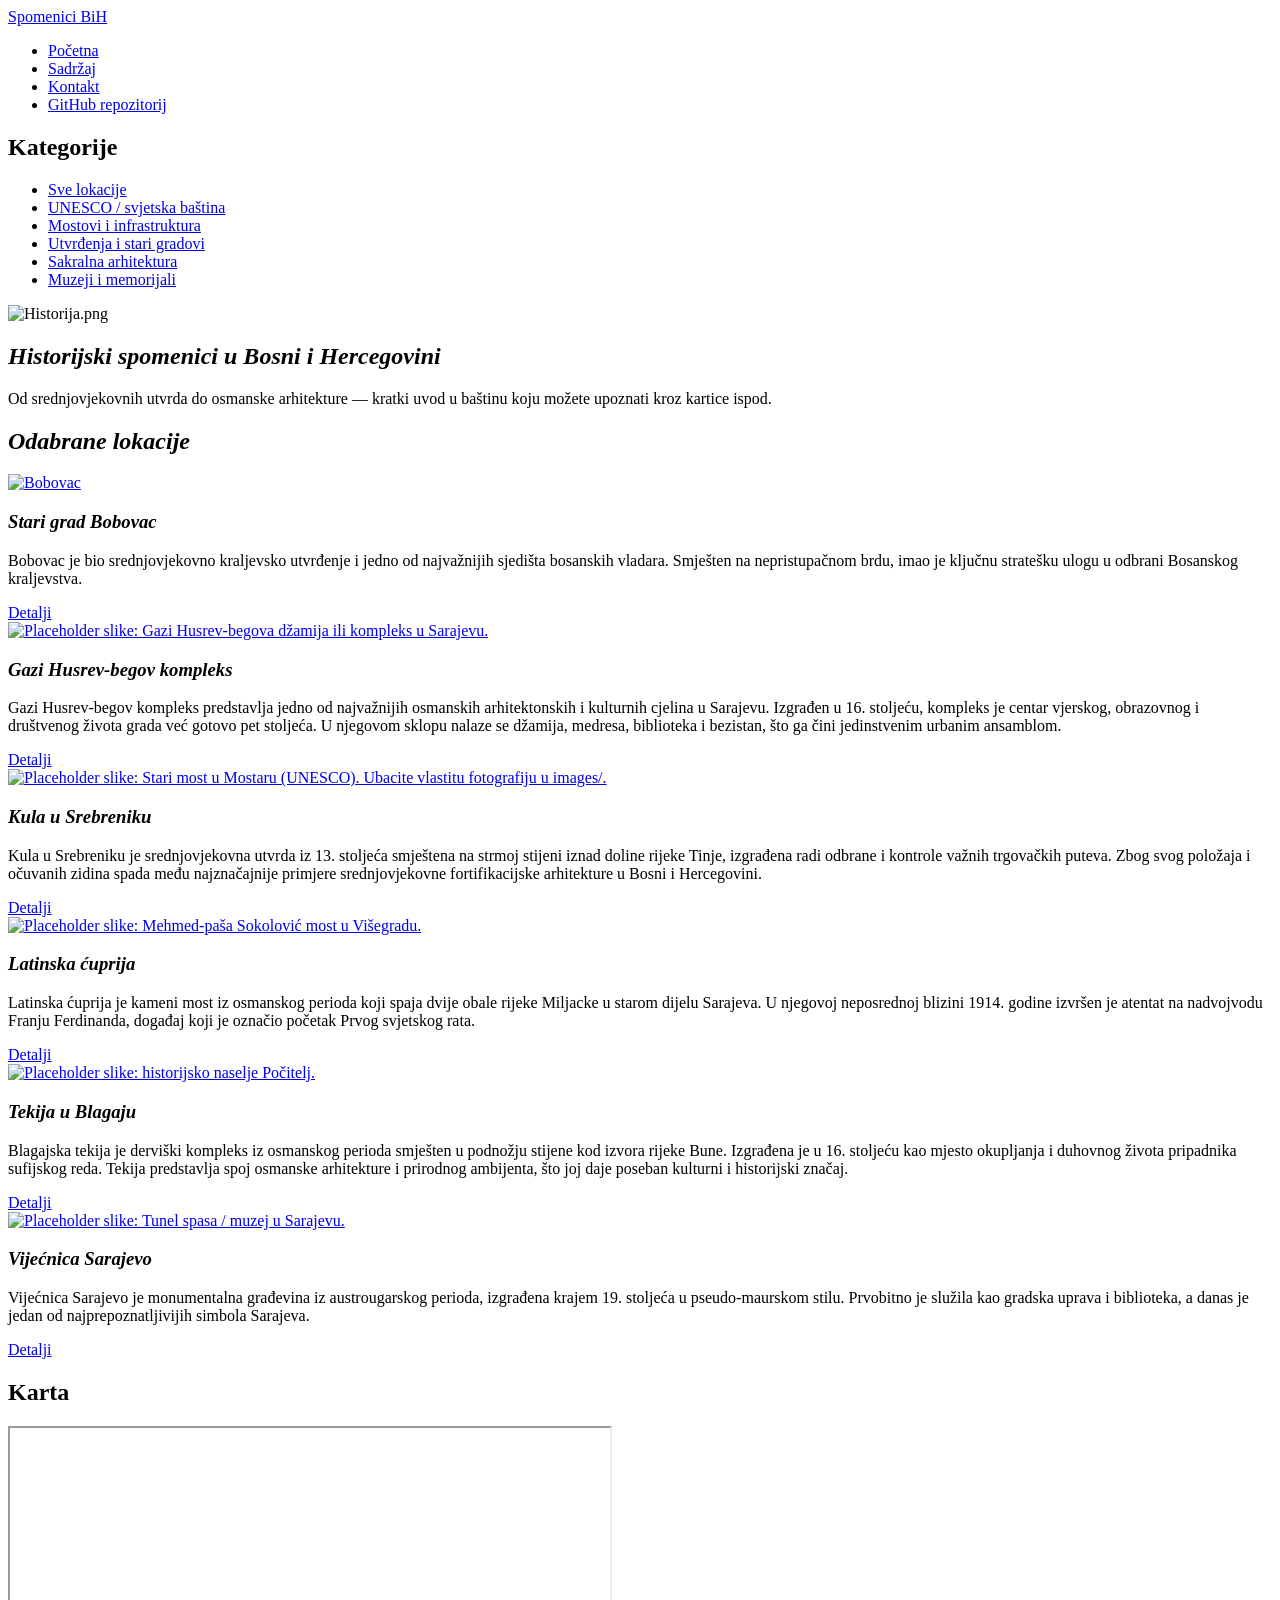
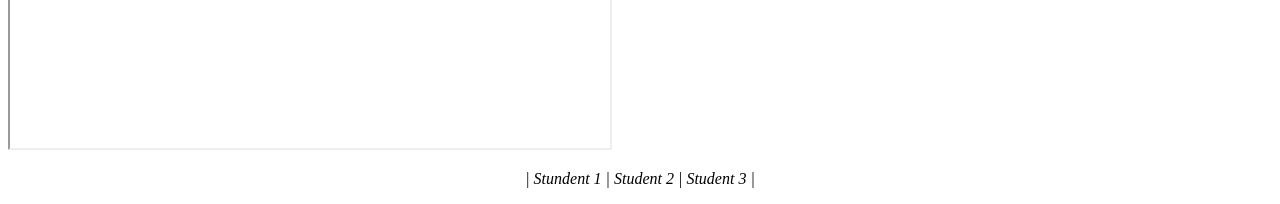
==== index.html @ 68478c7e "Kreacija početne stranice index.html Definicija osnovnih struktura i elemenata na glavnoj stranici. " ====
<!DOCTYPE html>
<html lang="bs">
<head>
  <meta charset="UTF-8">
  <meta name="viewport" content="width=device-width, initial-scale=1.0">
  <title>Spomenici</title>
  <link rel="stylesheet" href="css/tptpstil.css">
</head>
<body>
  <header>
    <div>
      <a href="./index.html" title="Početna stranica">
        <span>Spomenici BiH</span>
      </a>
      <nav>
        <ul>
          <li><a href="./index.html">Početna</a></li>
          <li><a href="./sadrzaj.html">Sadržaj</a></li>
          <li><a href="./kontakt.html">Kontakt</a></li>
          <li><a href="https://github.com/OS-005/Grupa3-TPTP-2026">GitHub repozitorij</a></li>
        </ul>
      </nav>
    </div>
  </header>

  <div>
    <nav>
      <h2>Kategorije</h2>
      <ul>
        <li><a href="#">Sve lokacije</a></li>
        <li><a href="#">UNESCO / svjetska baština</a></li>
        <li><a href="#">Mostovi i infrastruktura</a></li>
        <li><a href="#">Utvrđenja i stari gradovi</a></li>
        <li><a href="#">Sakralna arhitektura</a></li>
        <li><a href="#">Muzeji i memorijali</a></li>
      </ul>
    </nav>

    <div>
      <section>
        <picture>
          <img src="images/his.jpg" alt="Historija.png" width="1200" height="480">
        </picture>
        <div>
          <h1><em>Historijski spomenici u Bosni i Hercegovini</em></h1>
          <p>
            Od srednjovjekovnih utvrda do osmanske arhitekture — kratki uvod u baštinu koju možete upoznati
            kroz kartice ispod.
          </p>
        </div>
      </section>

      <section>
        <h2 id="kartice-naslov"><em>Odabrane lokacije</em></h2>
        <div id="kartice-container">

          <article>
            <a href="./sadrzaj.html#placeholder-bobovac">
              <img src="images/bobovac.jpg" alt="Bobovac" width="640" height="400" loading="lazy">
            </a>
            <div>
              <h3><em>Stari grad Bobovac</em></h3>
              <p>
                Bobovac je bio srednjovjekovno kraljevsko utvrđenje i jedno od najvažnijih
                sjedišta bosanskih vladara. Smješten na nepristupačnom brdu, imao je ključnu stratešku ulogu u odbrani
                Bosanskog kraljevstva.
              </p>
              <a href="./sadrzaj.html#bobovac">Detalji</a>
            </div>
          </article>

          <article>
            <a href="./sadrzaj.html#placeholder-gazi">
              <img src="images/ghb.jpg"
                alt="Placeholder slike: Gazi Husrev-begova džamija ili kompleks u Sarajevu." width="640" height="400"
                loading="lazy">
            </a>
            <div>
              <h3><em>Gazi Husrev-begov kompleks</em></h3>
              <p>
                Gazi Husrev-begov kompleks predstavlja jedno od najvažnijih osmanskih arhitektonskih
                i kulturnih cjelina u Sarajevu. Izgrađen u 16. stoljeću, kompleks je centar vjerskog, obrazovnog i
                društvenog života grada već gotovo pet stoljeća. U njegovom sklopu nalaze se džamija, medresa,
                biblioteka i bezistan, što ga čini jedinstvenim urbanim ansamblom.
              </p>
              <a href="./sadrzaj.html#dzamija">Detalji</a>
            </div>
          </article>

          <article>
            <a href="./sadrzaj.html#placeholder-mostar">
              <img src="images/kula.jpg"
                alt="Placeholder slike: Stari most u Mostaru (UNESCO). Ubacite vlastitu fotografiju u images/."
                width="640" height="400" loading="lazy">
            </a>
            <div>
              <h3><em>Kula u Srebreniku</em></h3>
              <p>
                Kula u Srebreniku je srednjovjekovna utvrda iz 13. stoljeća smještena na strmoj stijeni iznad doline
                rijeke Tinje, izgrađena radi odbrane i kontrole važnih trgovačkih puteva. Zbog svog položaja i očuvanih
                zidina spada među najznačajnije primjere srednjovjekovne fortifikacijske arhitekture u Bosni i
                Hercegovini.
              </p>
              <a href="./sadrzaj.html#srebrenik">Detalji</a>
            </div>
          </article>

          <article>
            <a href="./sadrzaj.html#placeholder-visegrad">
              <img src="images/latc.jpg"
                alt="Placeholder slike: Mehmed-paša Sokolović most u Višegradu." width="640" height="400"
                loading="lazy">
            </a>
            <div>
              <h3><em>Latinska ćuprija</em></h3>
              <p>
                Latinska ćuprija je kameni most iz osmanskog perioda koji spaja dvije obale rijeke Miljacke u starom
                dijelu Sarajeva. U njegovoj neposrednoj blizini 1914. godine izvršen je atentat na nadvojvodu Franju
                Ferdinanda, događaj koji je označio početak Prvog svjetskog rata.
              </p>
              <a href="./sadrzaj.html#cuprija">Detalji</a>
            </div>
          </article>

          <article>
            <a href="./sadrzaj.html#placeholder-pocitelj">
              <img src="images/tekija.jpg" alt="Placeholder slike: historijsko naselje Počitelj."
                width="640" height="400" loading="lazy">
            </a>
            <div>
              <h3><em>Tekija u Blagaju</em></h3>
              <p>
                Blagajska tekija je derviški kompleks iz osmanskog perioda smješten u podnožju stijene kod izvora rijeke
                Bune. Izgrađena je u 16. stoljeću kao mjesto okupljanja i duhovnog života pripadnika sufijskog reda.
                Tekija predstavlja spoj osmanske arhitekture i prirodnog ambijenta, što joj daje poseban kulturni i
                historijski značaj.
              </p>
              <a href="./sadrzaj.html#blagaj">Detalji</a>
            </div>
          </article>

          <article>
            <a href="./sadrzaj.html#placeholder-tunel">
              <img src="images/sarajevo.jpg"
                alt="Placeholder slike: Tunel spasa / muzej u Sarajevu." width="640" height="400" loading="lazy">
            </a>
            <div>
              <h3><em>Vijećnica Sarajevo</em></h3>
              <p>
                Vijećnica Sarajevo je monumentalna građevina iz austrougarskog perioda, izgrađena
                krajem 19. stoljeća u pseudo-maurskom stilu. Prvobitno je služila kao gradska uprava i biblioteka, a
                danas je jedan od najprepoznatljivijih simbola Sarajeva.
              </p>
              <a href="./sadrzaj.html#vijecnica">Detalji</a>
            </div>
          </article>
        </div>
      </section>
    </div>

    <aside>
      <nav aria-labelledby="se-title">
        <h2 id="se_title">Karta</h2>
        <div>
          <iframe title="Karta Bosne i Hercegovine"
            src="https://www.google.com/maps/embed/v1/place?key=AIzaSyBVizdQeh3udy11xDc5Ao2YStR2gLc-rfc&amp;q=Bobovac&amp;maptype=roadmap&amp;zoom=14"
            width="600" height="320" allowfullscreen="" loading="lazy"
            referrerpolicy="no-referrer-when-downgrade"></iframe>
        </div>
      </nav>
    </aside>
  </div>

  <footer style="text-align: center;">
    <div>
      <p>
        <em> | Stundent 1 | Student 2 | Student 3 | </em>
      </p>
    </div>
  </footer>
</body>
</html>
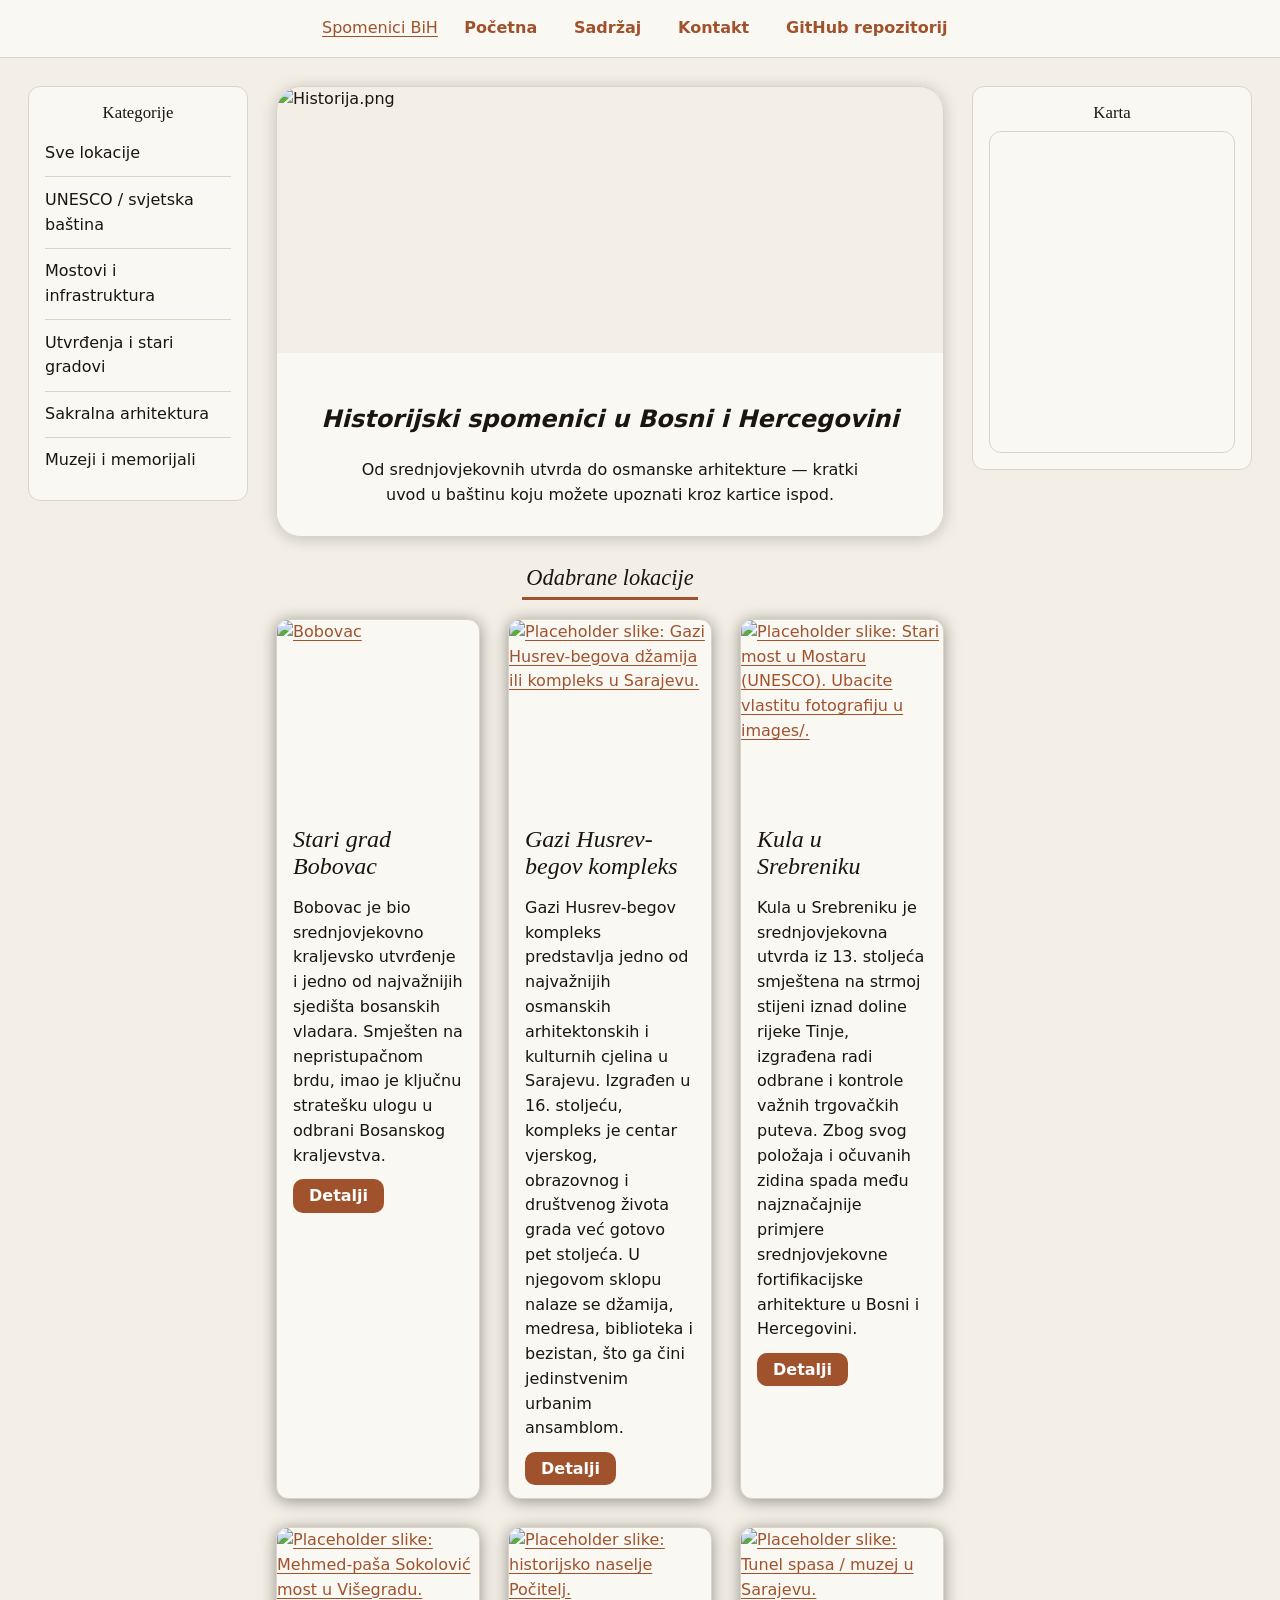
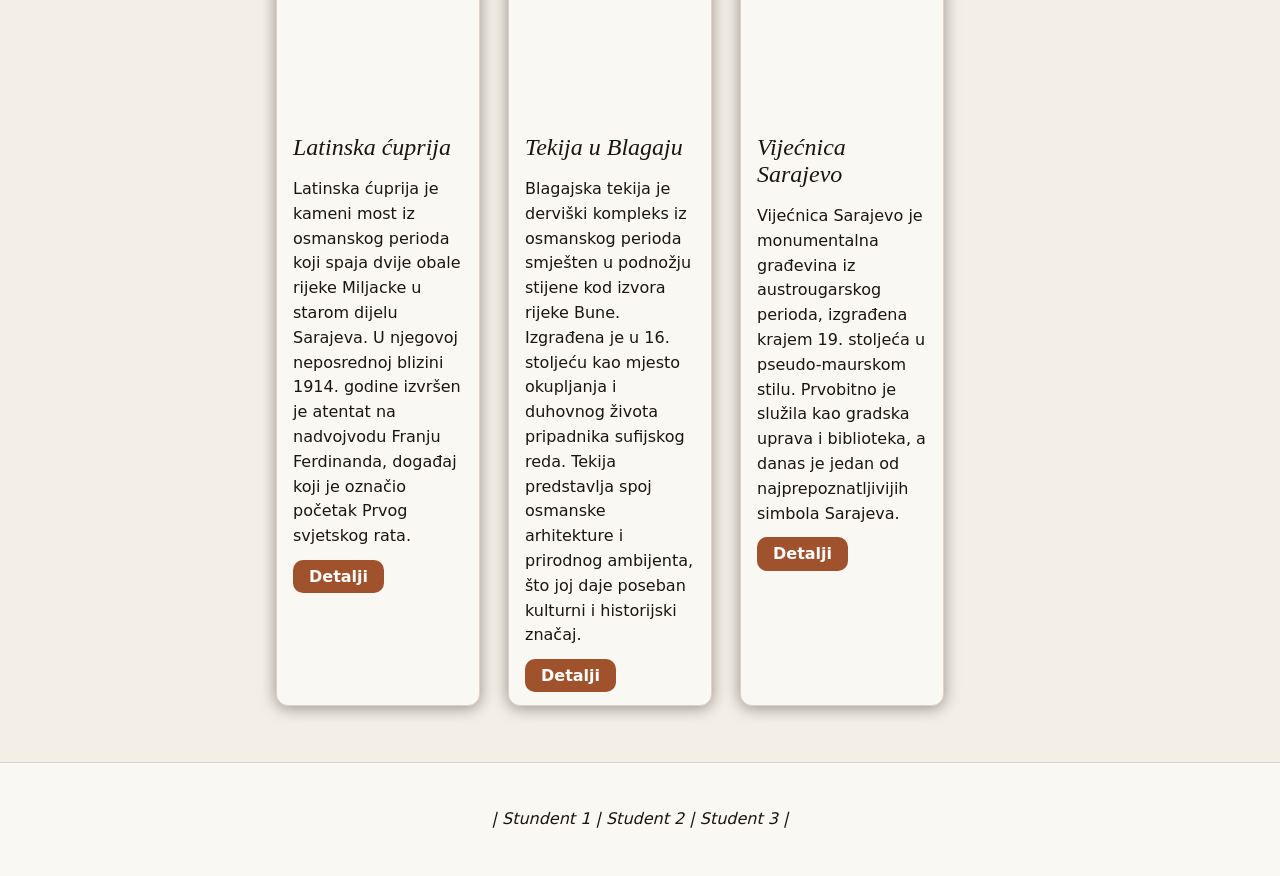
==== commit 8d7b49fb: "Ažuriranje index.html Primjenjene sve kreirane klase iz dokumenta tptpstil.css za izmjenu izgleda do" ====
--- a/index.html
+++ b/index.html
@@ -1,19 +1,22 @@
 <!DOCTYPE html>
 <html lang="bs">
+
 <head>
   <meta charset="UTF-8">
   <meta name="viewport" content="width=device-width, initial-scale=1.0">
   <title>Spomenici</title>
   <link rel="stylesheet" href="css/tptpstil.css">
 </head>
+
 <body>
-  <header>
-    <div>
+
+  <header class="site-header">
+    <div class="header-inner">
       <a href="./index.html" title="Početna stranica">
         <span>Spomenici BiH</span>
       </a>
-      <nav>
-        <ul>
+      <nav class="glavniNav">
+        <ul class="glavniNav_list">
           <li><a href="./index.html">Početna</a></li>
           <li><a href="./sadrzaj.html">Sadržaj</a></li>
           <li><a href="./kontakt.html">Kontakt</a></li>
@@ -23,135 +26,135 @@
     </div>
   </header>
 
-  <div>
-    <nav>
-      <h2>Kategorije</h2>
-      <ul>
-        <li><a href="#">Sve lokacije</a></li>
-        <li><a href="#">UNESCO / svjetska baština</a></li>
-        <li><a href="#">Mostovi i infrastruktura</a></li>
-        <li><a href="#">Utvrđenja i stari gradovi</a></li>
-        <li><a href="#">Sakralna arhitektura</a></li>
-        <li><a href="#">Muzeji i memorijali</a></li>
+  <!-- TPTP: lijevo sekundarni nav (filter), sredina div, desno aside s mapom -->
+  <div class="layout">
+    <nav class="se">
+      <h2 class="se_title">Kategorije</h2>
+      <ul class="navList">
+        <li><a href="#" class="navElement">Sve lokacije</a></li>
+        <li><a href="#" class="navElement">UNESCO / svjetska baština</a></li>
+        <li><a href="#" class="navElement">Mostovi i infrastruktura</a></li>
+        <li><a href="#" class="navElement">Utvrđenja i stari gradovi</a></li>
+        <li><a href="#" class="navElement">Sakralna arhitektura</a></li>
+        <li><a href="#" class="navElement">Muzeji i memorijali</a></li>
       </ul>
     </nav>
 
     <div>
-      <section>
-        <picture>
-          <img src="images/his.jpg" alt="Historija.png" width="1200" height="480">
+      <section class="gKartica">
+        <picture class="gKartica_picture">
+          <img class="gKartica_img" src="images/his.jpg" alt="Historija.png" width="1200" height="480">
         </picture>
-        <div>
+        <div class="gKartica_content">
           <h1><em>Historijski spomenici u Bosni i Hercegovini</em></h1>
-          <p>
+          <p class="gKartica_lead">
             Od srednjovjekovnih utvrda do osmanske arhitekture — kratki uvod u baštinu koju možete upoznati
             kroz kartice ispod.
           </p>
         </div>
       </section>
 
-      <section>
-        <h2 id="kartice-naslov"><em>Odabrane lokacije</em></h2>
-        <div id="kartice-container">
+      <section class="kartice-section">
+        <h2 id="kartice-naslov" class="section-title"><em>Odabrane lokacije</em></h2>
+        <div class="kartice-grid" id="kartice-container">
 
-          <article>
-            <a href="./sadrzaj.html#placeholder-bobovac">
-              <img src="images/bobovac.jpg" alt="Bobovac" width="640" height="400" loading="lazy">
+          <article class="kartica">
+            <a class="kartica_media" href="./sadrzaj.html#placeholder-bobovac">
+              <img class="kartica_img" src="images/bobovac.jpg" alt="Bobovac" width="640" height="400" loading="lazy">
             </a>
-            <div>
-              <h3><em>Stari grad Bobovac</em></h3>
-              <p>
+            <div class="kartica_body">
+              <h3 class="kartica_title"><em>Stari grad Bobovac</em></h3>
+              <p class="kartica_desc">
                 Bobovac je bio srednjovjekovno kraljevsko utvrđenje i jedno od najvažnijih
                 sjedišta bosanskih vladara. Smješten na nepristupačnom brdu, imao je ključnu stratešku ulogu u odbrani
-                Bosanskog kraljevstva.
-              </p>
-              <a href="./sadrzaj.html#bobovac">Detalji</a>
+                Bosanskog kraljevstva.</p>
+              <a class="kartica_link" href="./sadrzaj.html#bobovac">Detalji</a>
             </div>
           </article>
 
-          <article>
-            <a href="./sadrzaj.html#placeholder-gazi">
-              <img src="images/ghb.jpg"
+          <article class="kartica">
+            <a class="kartica_media" href="./sadrzaj.html#placeholder-gazi">
+              <img class="kartica_img" src="images/ghb.jpg"
                 alt="Placeholder slike: Gazi Husrev-begova džamija ili kompleks u Sarajevu." width="640" height="400"
                 loading="lazy">
             </a>
-            <div>
-              <h3><em>Gazi Husrev-begov kompleks</em></h3>
-              <p>
-                Gazi Husrev-begov kompleks predstavlja jedno od najvažnijih osmanskih arhitektonskih
+            <div class="kartica_body">
+              <h3 class="kartica_title"><em>Gazi Husrev-begov kompleks</em></h3>
+              <p class="kartica_desc">Gazi Husrev-begov kompleks predstavlja jedno od najvažnijih osmanskih
+                arhitektonskih
                 i kulturnih cjelina u Sarajevu. Izgrađen u 16. stoljeću, kompleks je centar vjerskog, obrazovnog i
                 društvenog života grada već gotovo pet stoljeća. U njegovom sklopu nalaze se džamija, medresa,
-                biblioteka i bezistan, što ga čini jedinstvenim urbanim ansamblom.
-              </p>
-              <a href="./sadrzaj.html#dzamija">Detalji</a>
+                biblioteka i bezistan, što ga čini jedinstvenim urbanim ansamblom. </p>
+              <a class="kartica_link" href="./sadrzaj.html#dzamija">Detalji</a>
             </div>
           </article>
 
-          <article>
-            <a href="./sadrzaj.html#placeholder-mostar">
-              <img src="images/kula.jpg"
+          <article class="kartica">
+            <a class="kartica_media" href="./sadrzaj.html#placeholder-mostar">
+              <img class="kartica_img" src="images/kula.jpg"
                 alt="Placeholder slike: Stari most u Mostaru (UNESCO). Ubacite vlastitu fotografiju u images/."
                 width="640" height="400" loading="lazy">
             </a>
-            <div>
-              <h3><em>Kula u Srebreniku</em></h3>
-              <p>
+            <div class="kartica_body">
+              <h3 class="kartica_title"><em>Kula u Srebreniku</em></h3>
+              <p class="kartica_desc">
                 Kula u Srebreniku je srednjovjekovna utvrda iz 13. stoljeća smještena na strmoj stijeni iznad doline
                 rijeke Tinje, izgrađena radi odbrane i kontrole važnih trgovačkih puteva. Zbog svog položaja i očuvanih
                 zidina spada među najznačajnije primjere srednjovjekovne fortifikacijske arhitekture u Bosni i
                 Hercegovini.
               </p>
-              <a href="./sadrzaj.html#srebrenik">Detalji</a>
+              <a class="kartica_link" href="./sadrzaj.html#srebrenik">Detalji</a>
             </div>
           </article>
 
-          <article>
-            <a href="./sadrzaj.html#placeholder-visegrad">
-              <img src="images/latc.jpg"
+          <article class="kartica">
+            <a class="kartica_media" href="./sadrzaj.html#placeholder-visegrad">
+              <img class="kartica_img" src="images/latc.jpg"
                 alt="Placeholder slike: Mehmed-paša Sokolović most u Višegradu." width="640" height="400"
                 loading="lazy">
             </a>
-            <div>
-              <h3><em>Latinska ćuprija</em></h3>
-              <p>
+            <div class="kartica_body">
+              <h3 class="kartica_title"><em>Latinska ćuprija</em></h3>
+              <p class="kartica_desc">
                 Latinska ćuprija je kameni most iz osmanskog perioda koji spaja dvije obale rijeke Miljacke u starom
                 dijelu Sarajeva. U njegovoj neposrednoj blizini 1914. godine izvršen je atentat na nadvojvodu Franju
                 Ferdinanda, događaj koji je označio početak Prvog svjetskog rata.
               </p>
-              <a href="./sadrzaj.html#cuprija">Detalji</a>
+              <a class="kartica_link" href="./sadrzaj.html#cuprija">Detalji</a>
             </div>
           </article>
 
-          <article>
-            <a href="./sadrzaj.html#placeholder-pocitelj">
-              <img src="images/tekija.jpg" alt="Placeholder slike: historijsko naselje Počitelj."
+          <article class="kartica">
+            <a class="kartica_media" href="./sadrzaj.html#placeholder-pocitelj">
+              <img class="kartica_img" src="images/tekija.jpg" alt="Placeholder slike: historijsko naselje Počitelj."
                 width="640" height="400" loading="lazy">
             </a>
-            <div>
-              <h3><em>Tekija u Blagaju</em></h3>
-              <p>
+            <div class="kartica_body">
+              <h3 class="kartica_title"><em>Tekija u Blagaju</em></h3>
+              <p class="kartica_desc">
                 Blagajska tekija je derviški kompleks iz osmanskog perioda smješten u podnožju stijene kod izvora rijeke
                 Bune. Izgrađena je u 16. stoljeću kao mjesto okupljanja i duhovnog života pripadnika sufijskog reda.
                 Tekija predstavlja spoj osmanske arhitekture i prirodnog ambijenta, što joj daje poseban kulturni i
                 historijski značaj.
               </p>
-              <a href="./sadrzaj.html#blagaj">Detalji</a>
+              <a class="kartica_link" href="./sadrzaj.html#blagaj">Detalji</a>
             </div>
           </article>
 
-          <article>
-            <a href="./sadrzaj.html#placeholder-tunel">
-              <img src="images/sarajevo.jpg"
+
+
+          <article class="kartica">
+            <a class="kartica_media" href="./sadrzaj.html#placeholder-tunel">
+              <img class="kartica_img" src="images/sarajevo.jpg"
                 alt="Placeholder slike: Tunel spasa / muzej u Sarajevu." width="640" height="400" loading="lazy">
             </a>
-            <div>
-              <h3><em>Vijećnica Sarajevo</em></h3>
-              <p>
-                Vijećnica Sarajevo je monumentalna građevina iz austrougarskog perioda, izgrađena
+            <div class="kartica_body">
+              <h3 class="kartica_title"><em>Vijećnica Sarajevo</em></h3>
+              <p class="kartica_desc">Vijećnica Sarajevo je monumentalna građevina iz austrougarskog perioda, izgrađena
                 krajem 19. stoljeća u pseudo-maurskom stilu. Prvobitno je služila kao gradska uprava i biblioteka, a
                 danas je jedan od najprepoznatljivijih simbola Sarajeva.
               </p>
-              <a href="./sadrzaj.html#vijecnica">Detalji</a>
+              <a class="kartica_link" href="./sadrzaj.html#vijecnica">Detalji</a>
             </div>
           </article>
         </div>
@@ -159,9 +162,9 @@
     </div>
 
     <aside>
-      <nav aria-labelledby="se-title">
-        <h2 id="se_title">Karta</h2>
-        <div>
+      <nav class="se" aria-labelledby="se-title">
+        <h2 id="se_title" class="se_title">Karta</h2>
+        <div class="map-embed">
           <iframe title="Karta Bosne i Hercegovine"
             src="https://www.google.com/maps/embed/v1/place?key=AIzaSyBVizdQeh3udy11xDc5Ao2YStR2gLc-rfc&amp;q=Bobovac&amp;maptype=roadmap&amp;zoom=14"
             width="600" height="320" allowfullscreen="" loading="lazy"
@@ -171,12 +174,13 @@
     </aside>
   </div>
 
-  <footer style="text-align: center;">
-    <div>
-      <p>
+  <footer class="site-footer" style="text-align: center;">
+    <div class="footer-inner">
+      <p class="footer__authors">
         <em> | Stundent 1 | Student 2 | Student 3 | </em>
       </p>
     </div>
   </footer>
 </body>
+
 </html>
--- a/css/tptpstil.css
+++ b/css/tptpstil.css
@@ -0,0 +1,337 @@
+html {
+  scroll-behavior: smooth;
+}
+
+body {
+  margin: 0;
+  font: 1rem/1.55 system-ui, -apple-system, "Segoe UI", Roboto, sans-serif;
+  color: #1a1511;
+  background: #f3efe6;
+}
+
+img {
+  max-width: 100%;
+  height: auto;
+  display: block;
+}
+
+a {
+  color: #a0522d;
+  text-underline-offset: 3px;
+  transition: color 0.5s ease;
+}
+
+.skip-link {
+  position: absolute;
+  left: -9999px;
+  width: 1px;
+  height: 1px;
+  overflow: hidden;
+}
+
+/* Header — flex, centrirano */
+.site-header {
+  background: #faf8f3;
+  border-bottom: 1px solid #dcd3c4;
+}
+
+.header-inner {
+  max-width: 1580px;
+  margin: 0 auto;
+  padding: 1rem 1.75rem;
+  display: flex;
+  gap: 1rem;
+}
+
+.glavniNav {
+  width: 100%;
+  display: flex;
+  justify-content: center;
+}
+
+.glavniNav_list,
+.navList {
+  list-style: none;
+  margin: 0;
+  padding: 0;
+}
+
+.glavniNav_list {
+  display: flex;
+  flex-wrap: wrap;
+  justify-content: center;
+  gap: 0.35rem 1rem;
+}
+
+.glavniNav_list a {
+  font-weight: 600;
+  text-decoration: none;
+  padding: 0.35rem 0.65rem;
+  border-radius: 8px;
+  transition: background 0.5s ease, color 0.5s ease;
+}
+
+.glavniNav_list a:hover {
+  background: color-mix(in srgb, #a0522d 14%, transparent);
+}
+
+.layout {
+  max-width: 1580px;
+  /* Centrira sve elemente */
+  margin-inline: auto;
+  /* Razmak između header-a */
+  padding: 1.75rem;
+  display: grid;
+  /* Razmak između glavnih elemenata i sporednih elemenata */
+  gap: 1.75rem;
+}
+
+.se {
+  background: #faf8f3;
+  border: 1px solid #dcd3c4;
+  border-radius: 12px;
+  padding: 1rem;
+  height: fit-content;
+  top: 1rem;
+  align-self: start;
+}
+
+.se_title {
+  margin: 0 0 0.5rem;
+  font: 1.05rem Georgia, "Times New Roman", serif;
+  text-align: center;
+}
+
+/* Linije u meni kategorije */
+.navList li+li {
+  border-top: 1px solid #dcd3c4;
+}
+
+/* Sortiranje liste unutar sekcije kategorije */
+.navElement {
+  display: block;
+  padding: 0.65rem 0;
+  color: #1a1511;
+  text-decoration: none;
+  transition: color 0.5s ease, padding-inline-start 0.5s ease;
+}
+
+/* Pod animacije za micanje */
+.navElement:hover {
+  color: #a0522d;
+  padding-inline-start: 0.2rem;
+}
+
+/* Iframe text css */
+.map-nav__text {
+  margin: 0 0 1rem;
+  color: #5e574d;
+  font-size: 0.92rem;
+  text-align: center;
+}
+
+/* Iframe border */
+.map-embed {
+  border-radius: 12px;
+  overflow: hidden;
+  border: 1px solid #dcd3c4;
+}
+
+/* Iframe direkt body */
+.map-embed iframe {
+  display: block;
+  width: 100%;
+  min-height: 220px;
+  border: 0;
+}
+
+/* Glavna kartica */
+
+.gKartica {
+  margin-bottom: 1.75rem;
+  border-radius: 25px;
+  overflow: hidden;
+  border: 1px solid #dcd3c4;
+  box-shadow: 0 2px 16px rgba(0, 0, 0, 0.2);
+}
+
+.gKartica_img {
+  max-height: 300px;
+  object-fit: cover;
+}
+
+.gKartica_content {
+  padding: 1.75rem;
+  background: #faf8f3;
+  text-align: center;
+}
+
+/* Teksta glavne kartice */
+.gKartica_lead {
+  margin: 0 auto;
+  max-width: 50ch;
+}
+
+.section-title {
+  font: 1.4rem Georgia, "Times New Roman", serif;
+  text-align: center;
+}
+
+.section-title::after {
+  content: "";
+  display: block;
+  width: 11rem;
+  height: 3px;
+  margin: 0.4rem auto 0;
+  background: #a0522d;
+}
+
+.kartica {
+  background: #faf8f3;
+  border-radius: 12px;
+  border: 1px solid #dcd3c4;
+  overflow: hidden;
+  /* Overflow ne dopusta elementima da idu jedni preko drugih */
+  box-shadow: 0 2px 16px rgba(0, 0, 0, 0.4);
+  transition: transform 0.5s ease, box-shadow 0.5s ease, border-color 0.5s ease;
+}
+
+.kartica:hover {
+  transform: translateY(-15px);
+  border-color: color-mix(in srgb, #a0522d 100%, #dcd3c4);
+  box-shadow: 0 8px 28px rgba(0, 0, 0, 0.91);
+}
+
+.kartica_img {
+  width: 100%;
+  height: 190px;
+  object-fit: cover;
+  transition: transform 0.95s ease;
+}
+
+.kartica:hover .kartica_img {
+  transform: scale(1.05);
+}
+
+.kartica_body {
+  padding: 1rem;
+}
+
+.kartica_title {
+  margin: 0 0 0.35rem;
+  font: 1.5rem Georgia, "Times New Roman", serif;
+}
+
+/* Dugme za detalje */
+.kartica_link {
+  font-weight: 600;
+  text-decoration: none;
+  padding: 0.45rem 1rem;
+  border-radius: 10px;
+  background: #a0522d;
+  color: #fff;
+  transition:
+    background 0.5s ease,
+    transform 0.5s ease;
+}
+
+/* Animacije dugmeta */
+.kartica_link:hover {
+  background: #7d3d20;
+  color: #fff;
+}
+
+/* Nemam blage šta je ovo */
+.kartica_link:focus-visible {
+  outline: 25px solid #1a1511;
+}
+
+/* JS sort (mozda) */
+.kartica.is-hidden {
+  display: none;
+}
+
+.kartice-grid {
+  display: grid;
+  gap: 1.75rem;
+  justify-content: center;
+}
+
+/* Footer tbf */
+.site-footer {
+  margin-top: 1.75rem;
+  padding: 1.75rem;
+  background: #faf8f3;
+  border-top: 1px solid #dcd3c4;
+  text-align: center;
+}
+
+/* Responzivnost stranice (doradit) */
+
+@media (max-width: 599px) {
+  .glavniNav_list {
+    flex-direction: column;
+    align-items: center;
+  }
+
+  .se {
+    position: static;
+  }
+}
+
+@media (min-width: 600px) {
+  .kartice-grid {
+    grid-template-columns: repeat(2, 1fr);
+  }
+
+  .se {
+    position: static;
+  }
+
+  .gKartica_img {
+    max-height: 360px;
+  }
+}
+
+@media (min-width: 900px) {
+  .layout {
+    grid-template-columns: 220px minmax(0, 1fr) 280px;
+    grid-template-areas: "nav main aside";
+    align-items: start;
+  }
+
+  .se {
+    position: sticky;
+  }
+
+  .side-nav__title {
+    text-align: left;
+  }
+
+  .filter-hint {
+    text-align: left;
+  }
+
+  .map-nav__title {
+    text-align: left;
+  }
+
+  .map-nav__text {
+    text-align: left;
+  }
+
+  .kartice-grid {
+    grid-template-columns: repeat(3, 1fr);
+  }
+
+  .header-inner {
+    flex-direction: row;
+    flex-wrap: wrap;
+    justify-content: center;
+    text-align: center;
+  }
+
+  .glavniNav {
+    width: auto;
+  }
+}
